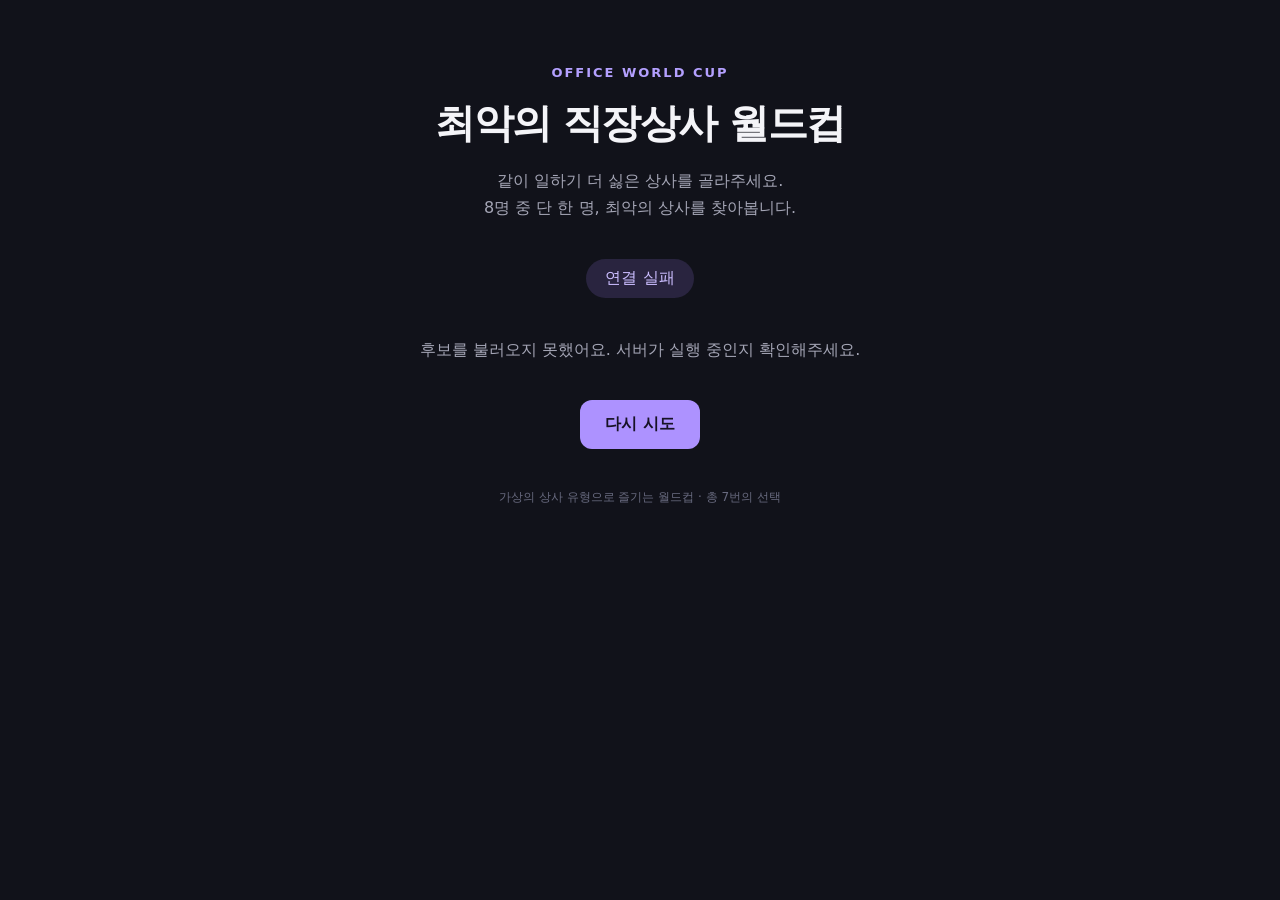
==== index.html @ e09b49d7 "Add worst boss world cup frontend and Python server" ====
﻿<!doctype html>
<html lang="ko">
<head>
<meta charset="UTF-8">
<meta name="viewport" content="width=device-width, initial-scale=1">
<title>최악의 직장상사 월드컵</title>
<style>
*{box-sizing:border-box}body{margin:0;background:#11121a;color:#f4f4f8;font-family:system-ui,sans-serif}main{max-width:860px;margin:0 auto;padding:65px 24px;text-align:center}.tag{color:#b4a0ff;font-size:13px;font-weight:700;letter-spacing:2px}h1{font-size:clamp(26px,5vw,40px);letter-spacing:-1.5px;margin:16px 0}p{color:#a4a5b5;line-height:1.7}.round{display:inline-block;background:#29243f;color:#cbbdff;border-radius:24px;padding:9px 19px;margin:22px 0}.choices{display:grid;grid-template-columns:1fr 42px 1fr;align-items:center;gap:12px}.choice{font:inherit;color:inherit;background:#1d1e2a;border:1px solid #353647;border-radius:20px;padding:38px 22px;min-height:270px;cursor:pointer;transition:background .15s,transform .15s}.choice:hover{background:#2b2540;transform:translateY(-4px);border-color:#a48aff}button:focus-visible{outline:3px solid #c2aaff;outline-offset:4px}.emoji{font-size:58px;display:block;margin-bottom:22px}.name{display:block;font-size:21px;font-weight:750}.description{display:block;color:#aeb0c2;font-size:14px;line-height:1.8;margin-top:15px}.vs{color:#77738e;font-size:14px;font-weight:800}.primary{background:#ad92ff;color:#171225;border:0;border-radius:12px;padding:14px 25px;font:inherit;font-weight:700;cursor:pointer;margin-top:20px}.winner{background:#1d1e2a;border:1px solid #a48aff;border-radius:20px;padding:35px;max-width:480px;margin:0 auto}.winner .emoji{font-size:70px}footer{font-size:12px;color:#686a7f;margin-top:40px}[hidden]{display:none!important}@media(max-width:540px){main{padding:35px 18px}.choices{grid-template-columns:1fr;gap:10px}.choice{min-height:175px;padding:23px 16px}.emoji{font-size:38px;margin-bottom:10px}.name{font-size:19px}.description{margin-top:9px}.round{margin:12px 0 20px}}
</style>
</head>
<body>
<main>
<div class="tag">OFFICE WORLD CUP</div>
<h1>최악의 직장상사 월드컵</h1>
<p>같이 일하기 더 싫은 상사를 골라주세요.<br>8명 중 단 한 명, 최악의 상사를 찾아봅니다.</p>
<div id="round" class="round" aria-live="polite">준비 중</div>
<div id="choices" class="choices" hidden>
<button id="left" class="choice" type="button"></button><span class="vs">VS</span><button id="right" class="choice" type="button"></button>
</div>
<section id="result" hidden aria-label="최종 결과"><div class="winner" id="winner"></div><button id="restart" class="primary">다시 하기 ↻</button></section>
<div id="error" hidden><p>후보를 불러오지 못했어요. 서버가 실행 중인지 확인해주세요.</p><button id="retry" class="primary">다시 시도</button></div>
<footer>가상의 상사 유형으로 즐기는 월드컵 · 총 7번의 선택</footer>
</main>
<script>
const $ = id => document.getElementById(id);
let candidates = [], current = [], winners = [], match = 0;
function card(element, boss) {
  element.replaceChildren();
  for (const [className, value] of [['emoji',boss.emoji],['name',boss.name],['description',boss.description]]) {
    const span = document.createElement('span');
    span.className = className;
    span.textContent = value;
    element.append(span);
  }
}
function start() {
  current = [...candidates];
  for (let i = current.length - 1; i > 0; i--) {
    const j = Math.floor(Math.random() * (i + 1));
    [current[i], current[j]] = [current[j], current[i]];
  }
  winners = []; match = 0;
  $('result').hidden = true;
  $('choices').hidden = false;
  render();
}
function render() {
  $('round').textContent = (current.length === 2 ? '결승' : current.length + '강') + ' · ' + (match + 1) + ' / ' + current.length / 2;
  card($('left'), current[match * 2]);
  card($('right'), current[match * 2 + 1]);
}
function select(side) {
  winners.push(current[match * 2 + side]);
  match++;
  if (match === current.length / 2) {
    if (winners.length === 1) {
      $('choices').hidden = true;
      $('round').textContent = '🏆 최악의 상사 우승';
      card($('winner'), winners[0]);
      $('result').hidden = false;
      $('restart').focus();
      return;
    }
    current = winners; winners = []; match = 0;
  }
  render();
}
async function load() {
  $('error').hidden = true;
  $('round').textContent = '준비 중';
  try {
    const response = await fetch('/api/bosses');
    if (!response.ok) throw new Error('후보 요청 실패');
    const data = await response.json();
    if (!Array.isArray(data) || data.length !== 8 || !data.every(b => b && ['name','description','emoji'].every(k => typeof b[k] === 'string'))) throw new Error('후보 형식 오류');
    candidates = data;
    start();
  } catch {
    $('round').textContent = '연결 실패';
    $('error').hidden = false;
  }
}
$('left').onclick = () => select(0);
$('right').onclick = () => select(1);
$('restart').onclick = start;
$('retry').onclick = load;
load();
</script>
</body>
</html>
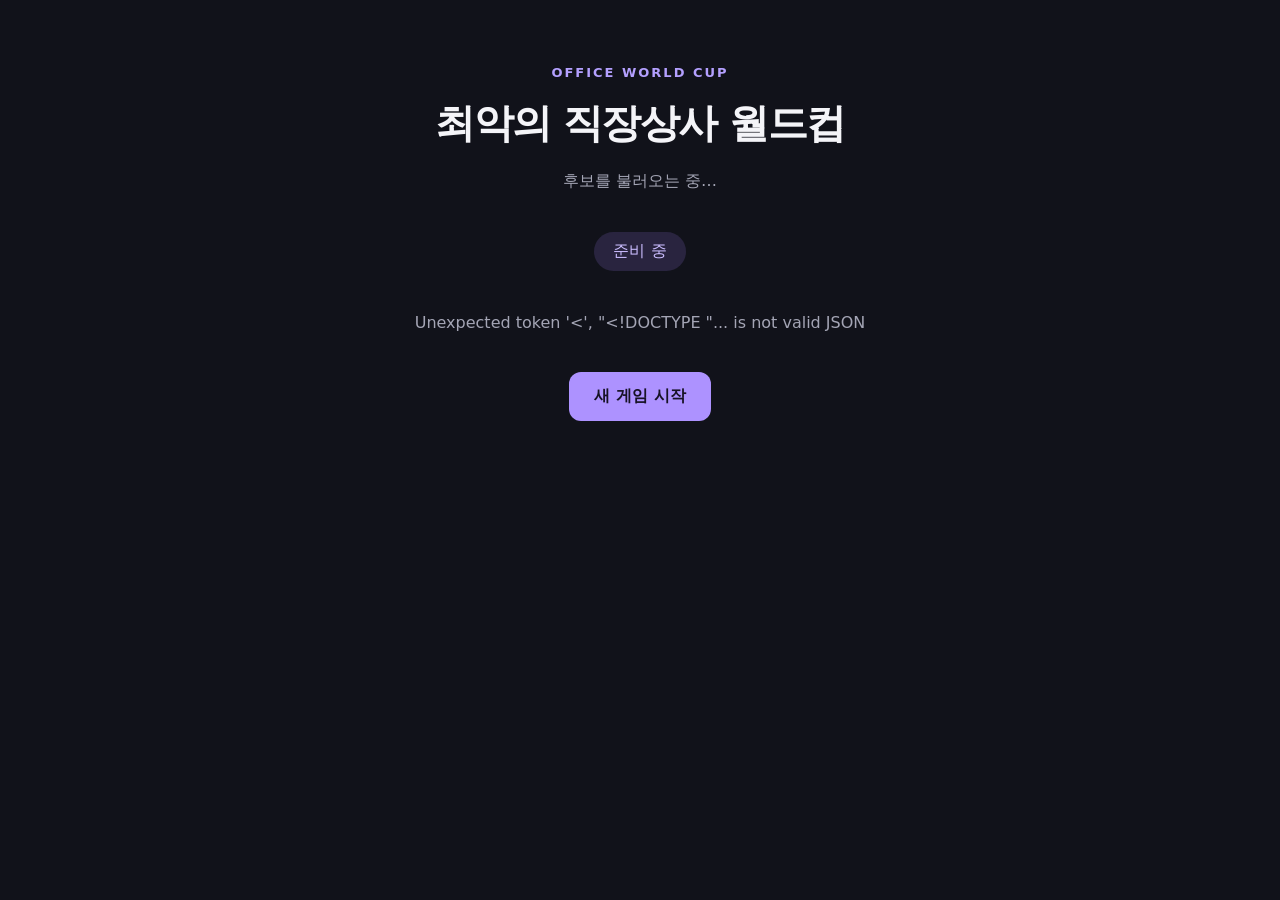
==== commit 4251f379: "Load Supabase candidates, save winners and show aggregate rankings" ====
--- a/index.html
+++ b/index.html
@@ -8,83 +8,21 @@
 *{box-sizing:border-box}body{margin:0;background:#11121a;color:#f4f4f8;font-family:system-ui,sans-serif}main{max-width:860px;margin:0 auto;padding:65px 24px;text-align:center}.tag{color:#b4a0ff;font-size:13px;font-weight:700;letter-spacing:2px}h1{font-size:clamp(26px,5vw,40px);letter-spacing:-1.5px;margin:16px 0}p{color:#a4a5b5;line-height:1.7}.round{display:inline-block;background:#29243f;color:#cbbdff;border-radius:24px;padding:9px 19px;margin:22px 0}.choices{display:grid;grid-template-columns:1fr 42px 1fr;align-items:center;gap:12px}.choice{font:inherit;color:inherit;background:#1d1e2a;border:1px solid #353647;border-radius:20px;padding:38px 22px;min-height:270px;cursor:pointer;transition:background .15s,transform .15s}.choice:hover{background:#2b2540;transform:translateY(-4px);border-color:#a48aff}button:focus-visible{outline:3px solid #c2aaff;outline-offset:4px}.emoji{font-size:58px;display:block;margin-bottom:22px}.name{display:block;font-size:21px;font-weight:750}.description{display:block;color:#aeb0c2;font-size:14px;line-height:1.8;margin-top:15px}.vs{color:#77738e;font-size:14px;font-weight:800}.primary{background:#ad92ff;color:#171225;border:0;border-radius:12px;padding:14px 25px;font:inherit;font-weight:700;cursor:pointer;margin-top:20px}.winner{background:#1d1e2a;border:1px solid #a48aff;border-radius:20px;padding:35px;max-width:480px;margin:0 auto}.winner .emoji{font-size:70px}footer{font-size:12px;color:#686a7f;margin-top:40px}[hidden]{display:none!important}@media(max-width:540px){main{padding:35px 18px}.choices{grid-template-columns:1fr;gap:10px}.choice{min-height:175px;padding:23px 16px}.emoji{font-size:38px;margin-bottom:10px}.name{font-size:19px}.description{margin-top:9px}.round{margin:12px 0 20px}}
 </style>
 </head>
-<body>
-<main>
+<body><main>
 <div class="tag">OFFICE WORLD CUP</div>
 <h1>최악의 직장상사 월드컵</h1>
-<p>같이 일하기 더 싫은 상사를 골라주세요.<br>8명 중 단 한 명, 최악의 상사를 찾아봅니다.</p>
+<p id="subtitle">후보를 불러오는 중…</p>
 <div id="round" class="round" aria-live="polite">준비 중</div>
 <div id="choices" class="choices" hidden>
 <button id="left" class="choice" type="button"></button><span class="vs">VS</span><button id="right" class="choice" type="button"></button>
 </div>
-<section id="result" hidden aria-label="최종 결과"><div class="winner" id="winner"></div><button id="restart" class="primary">다시 하기 ↻</button></section>
-<div id="error" hidden><p>후보를 불러오지 못했어요. 서버가 실행 중인지 확인해주세요.</p><button id="retry" class="primary">다시 시도</button></div>
-<footer>가상의 상사 유형으로 즐기는 월드컵 · 총 7번의 선택</footer>
-</main>
-<script>
-const $ = id => document.getElementById(id);
-let candidates = [], current = [], winners = [], match = 0;
-function card(element, boss) {
-  element.replaceChildren();
-  for (const [className, value] of [['emoji',boss.emoji],['name',boss.name],['description',boss.description]]) {
-    const span = document.createElement('span');
-    span.className = className;
-    span.textContent = value;
-    element.append(span);
-  }
-}
-function start() {
-  current = [...candidates];
-  for (let i = current.length - 1; i > 0; i--) {
-    const j = Math.floor(Math.random() * (i + 1));
-    [current[i], current[j]] = [current[j], current[i]];
-  }
-  winners = []; match = 0;
-  $('result').hidden = true;
-  $('choices').hidden = false;
-  render();
-}
-function render() {
-  $('round').textContent = (current.length === 2 ? '결승' : current.length + '강') + ' · ' + (match + 1) + ' / ' + current.length / 2;
-  card($('left'), current[match * 2]);
-  card($('right'), current[match * 2 + 1]);
-}
-function select(side) {
-  winners.push(current[match * 2 + side]);
-  match++;
-  if (match === current.length / 2) {
-    if (winners.length === 1) {
-      $('choices').hidden = true;
-      $('round').textContent = '🏆 최악의 상사 우승';
-      card($('winner'), winners[0]);
-      $('result').hidden = false;
-      $('restart').focus();
-      return;
-    }
-    current = winners; winners = []; match = 0;
-  }
-  render();
-}
-async function load() {
-  $('error').hidden = true;
-  $('round').textContent = '준비 중';
-  try {
-    const response = await fetch('/api/bosses');
-    if (!response.ok) throw new Error('후보 요청 실패');
-    const data = await response.json();
-    if (!Array.isArray(data) || data.length !== 8 || !data.every(b => b && ['name','description','emoji'].every(k => typeof b[k] === 'string'))) throw new Error('후보 형식 오류');
-    candidates = data;
-    start();
-  } catch {
-    $('round').textContent = '연결 실패';
-    $('error').hidden = false;
-  }
-}
-$('left').onclick = () => select(0);
-$('right').onclick = () => select(1);
-$('restart').onclick = start;
-$('retry').onclick = load;
-load();
-</script>
-</body>
-</html>
+<section id="result" hidden aria-label="최종 결과">
+<div class="winner" id="winner"></div>
+<h2>전체 우승 통계</h2><p id="statsStatus" role="status"></p>
+<div id="stats" hidden style="overflow-x:auto"><table style="width:100%;text-align:left;line-height:2"><thead><tr><th>상사 유형</th><th>우승 횟수</th><th>우승 비율</th></tr></thead><tbody id="statsBody"></tbody></table></div>
+<button id="refresh" class="primary">저장 재시도 / 통계 새로고침</button>
+<button id="restart" class="primary">다시 하기 ↻</button>
+</section>
+<div id="error" hidden><p id="errorText" role="alert"></p><button id="retry" class="primary">새 게임 시작</button></div>
+<footer id="footnote"></footer>
+</main><script src="/app.js"></script></body></html>
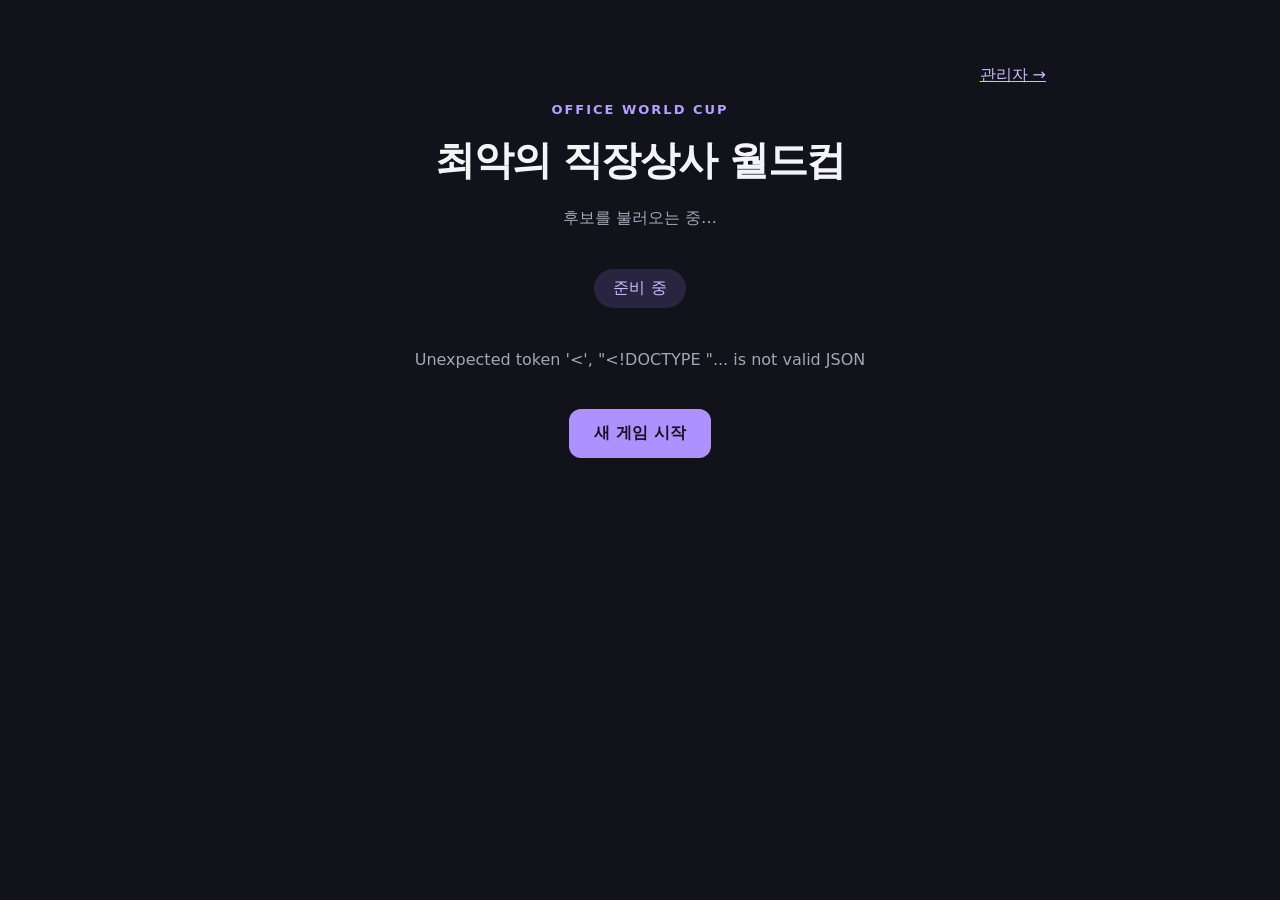
==== commit e871eaab: "Add public admin page for item registration and photo uploads" ====
--- a/index.html
+++ b/index.html
@@ -6,9 +6,20 @@
 <title>최악의 직장상사 월드컵</title>
 <style>
 *{box-sizing:border-box}body{margin:0;background:#11121a;color:#f4f4f8;font-family:system-ui,sans-serif}main{max-width:860px;margin:0 auto;padding:65px 24px;text-align:center}.tag{color:#b4a0ff;font-size:13px;font-weight:700;letter-spacing:2px}h1{font-size:clamp(26px,5vw,40px);letter-spacing:-1.5px;margin:16px 0}p{color:#a4a5b5;line-height:1.7}.round{display:inline-block;background:#29243f;color:#cbbdff;border-radius:24px;padding:9px 19px;margin:22px 0}.choices{display:grid;grid-template-columns:1fr 42px 1fr;align-items:center;gap:12px}.choice{font:inherit;color:inherit;background:#1d1e2a;border:1px solid #353647;border-radius:20px;padding:38px 22px;min-height:270px;cursor:pointer;transition:background .15s,transform .15s}.choice:hover{background:#2b2540;transform:translateY(-4px);border-color:#a48aff}button:focus-visible{outline:3px solid #c2aaff;outline-offset:4px}.emoji{font-size:58px;display:block;margin-bottom:22px}.name{display:block;font-size:21px;font-weight:750}.description{display:block;color:#aeb0c2;font-size:14px;line-height:1.8;margin-top:15px}.vs{color:#77738e;font-size:14px;font-weight:800}.primary{background:#ad92ff;color:#171225;border:0;border-radius:12px;padding:14px 25px;font:inherit;font-weight:700;cursor:pointer;margin-top:20px}.winner{background:#1d1e2a;border:1px solid #a48aff;border-radius:20px;padding:35px;max-width:480px;margin:0 auto}.winner .emoji{font-size:70px}footer{font-size:12px;color:#686a7f;margin-top:40px}[hidden]{display:none!important}@media(max-width:540px){main{padding:35px 18px}.choices{grid-template-columns:1fr;gap:10px}.choice{min-height:175px;padding:23px 16px}.emoji{font-size:38px;margin-bottom:10px}.name{font-size:19px}.description{margin-top:9px}.round{margin:12px 0 20px}}
-</style>
+.choices{transition:grid-template-columns .4s ease}
+.choices.picked-left{grid-template-columns:1.6fr 42px .4fr}
+.choices.picked-right{grid-template-columns:.4fr 42px 1.6fr}
+.choice{transition:background .3s,transform .3s,opacity .3s}
+.picked-left #left,.picked-right #right{background:#382958;border-color:#ad92ff;box-shadow:0 0 24px #ad92ff33;transform:none}
+.picked-left #right,.picked-right #left{opacity:.35;transform:scale(.94)}
+.selection-badge{display:block;color:#cfbdff;font-weight:700;margin-top:18px}
+@media(max-width:540px){.choices.picked-left,.choices.picked-right{grid-template-columns:1fr}.picked-left #left,.picked-right #right{transform:scale(1.035)}}
+@media(prefers-reduced-motion:reduce){.choices,.choice{transition:none}}</style>
+<link rel="stylesheet" href="/stats.css">
+<link rel="stylesheet" href="/cards.css">
 </head>
 <body><main>
+<div style="text-align:right;margin-bottom:16px"><a href="/admin.html" style="color:#cbbaff">관리자 →</a></div>
 <div class="tag">OFFICE WORLD CUP</div>
 <h1>최악의 직장상사 월드컵</h1>
 <p id="subtitle">후보를 불러오는 중…</p>
@@ -19,7 +30,7 @@
 <section id="result" hidden aria-label="최종 결과">
 <div class="winner" id="winner"></div>
 <h2>전체 우승 통계</h2><p id="statsStatus" role="status"></p>
-<div id="stats" hidden style="overflow-x:auto"><table style="width:100%;text-align:left;line-height:2"><thead><tr><th>상사 유형</th><th>우승 횟수</th><th>우승 비율</th></tr></thead><tbody id="statsBody"></tbody></table></div>
+<div id="stats" hidden><p>우승 횟수 순 · 막대 길이는 최다 우승 횟수 기준 · 비율은 전체 완료 게임 기준</p><div id="statsBody" class="ranking-chart" role="list" aria-label="우승 횟수 순위"></div></div>
 <button id="refresh" class="primary">저장 재시도 / 통계 새로고침</button>
 <button id="restart" class="primary">다시 하기 ↻</button>
 </section>
--- a/stats.css
+++ b/stats.css
@@ -0,0 +1,8 @@
+.ranking-chart{max-height:640px;overflow-y:auto;padding:4px 12px 4px 0;text-align:left}
+.ranking-row{margin:0 0 20px}
+.ranking-label{display:flex;justify-content:space-between;align-items:baseline;gap:12px;font-size:14px;line-height:1.6;margin-bottom:7px}
+.ranking-label span{overflow-wrap:anywhere;color:#f4f4f8}
+.ranking-label strong{white-space:nowrap;font-size:12px;color:#cbbaff;font-variant-numeric:tabular-nums}
+.ranking-track{height:13px;background:#292a39;border-radius:7px;overflow:hidden}
+.ranking-bar{height:100%;background:linear-gradient(90deg,#8060d3,#b69bff);border-radius:7px}
+@media(max-width:540px){.ranking-label{flex-wrap:wrap;gap:2px}.ranking-label span{width:100%}}
--- a/cards.css
+++ b/cards.css
@@ -0,0 +1,7 @@
+.boss-card{width:100%;min-width:0}
+.boss-image{display:block;width:100%;height:220px;object-fit:cover;border-radius:12px;background:#292a39;color:#b9b6ca;font-size:14px}
+.missing-image{display:flex;align-items:center;justify-content:center}
+.boss-name{height:100px;overflow-y:auto;overflow-wrap:anywhere;padding:14px 0 0;font-size:19px;line-height:1.5;font-weight:700;color:#f4f4f8}
+.choice{height:410px;min-height:410px;padding:18px;width:100%;min-width:0;position:relative}
+.choice .selection-badge{position:absolute;bottom:12px;left:0;right:0;margin:0}
+.winner{width:100%;max-width:400px;padding:18px}
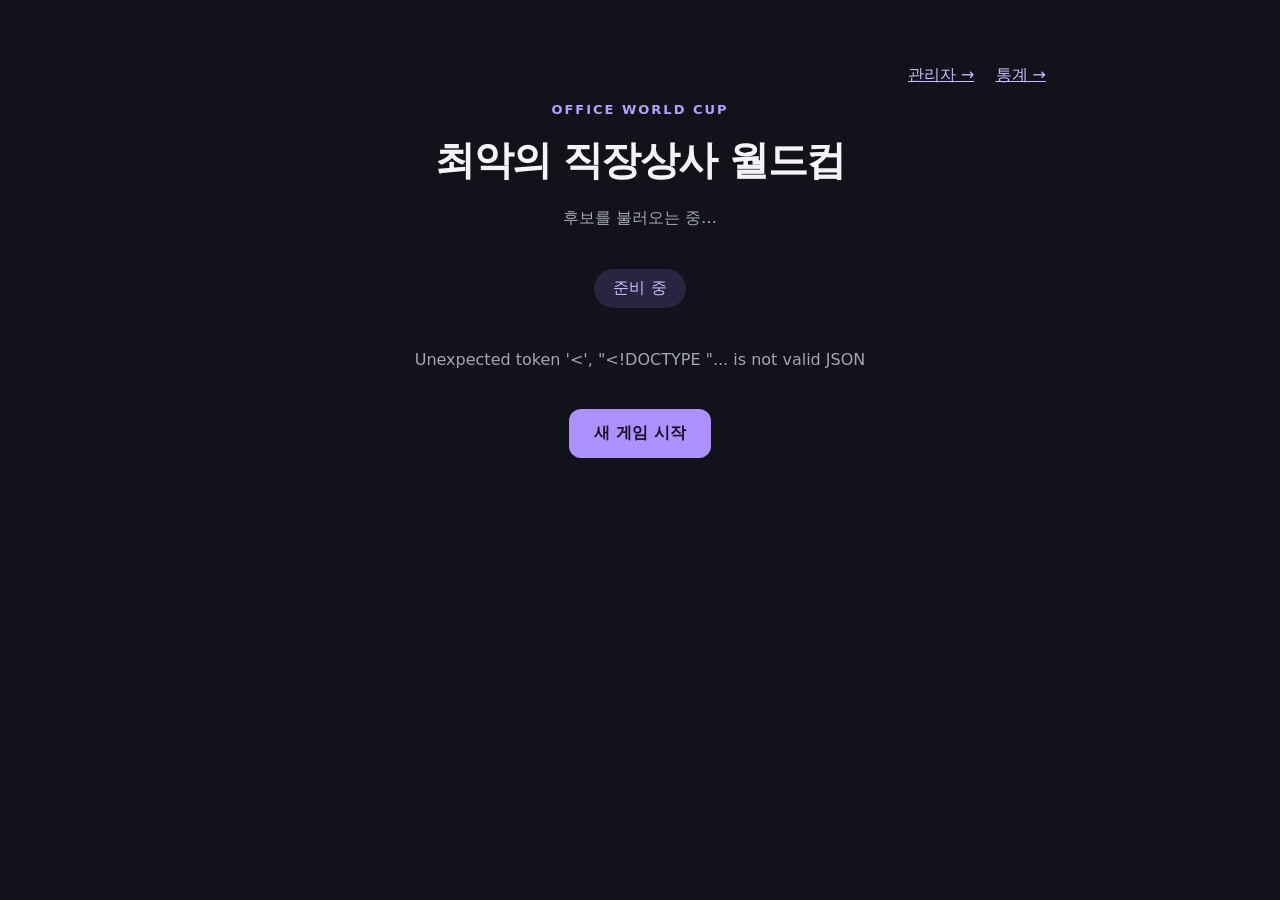
==== commit 9734e53e: "Add statistics shortcut beside admin navigation" ====
--- a/index.html
+++ b/index.html
@@ -19,7 +19,7 @@
 <link rel="stylesheet" href="/cards.css">
 </head>
 <body><main>
-<div style="text-align:right;margin-bottom:16px"><a href="/admin.html" style="color:#cbbaff">관리자 →</a></div>
+<div style="text-align:right;margin-bottom:16px"><a href="/admin.html" style="color:#cbbaff">관리자 →</a> <a href="/statistics.html" style="color:#cbbaff;margin-left:16px">통계 →</a></div>
 <div class="tag">OFFICE WORLD CUP</div>
 <h1>최악의 직장상사 월드컵</h1>
 <p id="subtitle">후보를 불러오는 중…</p>
